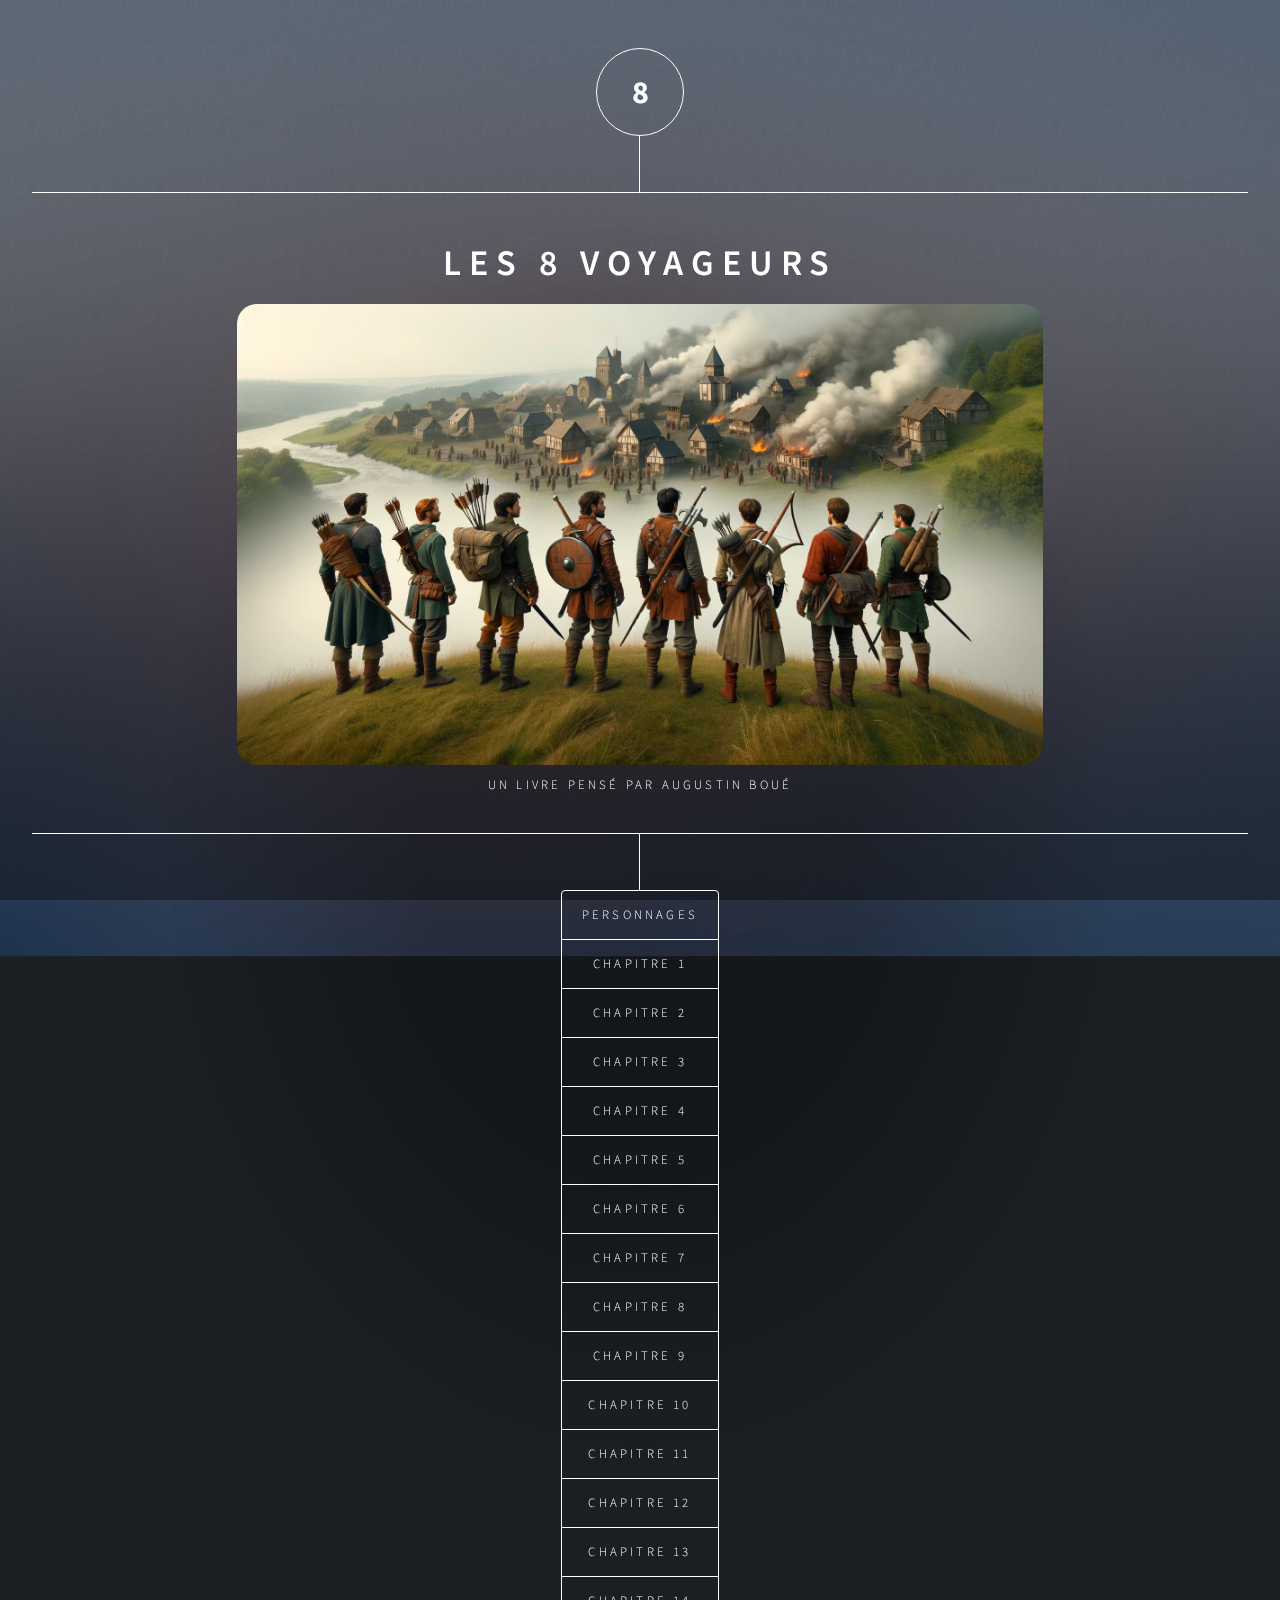
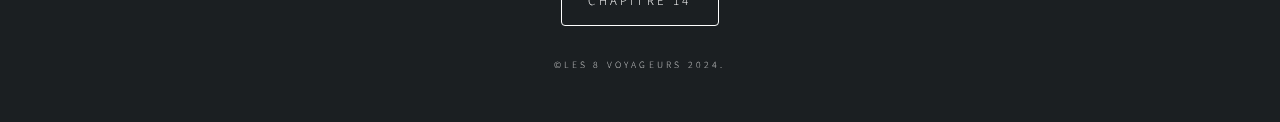
==== index.html @ b956a3db "Update index.html" ====
<!DOCTYPE HTML>
<html>
<head>
    <title>Les 8 voyageurs</title>
    <meta charset="utf-8" />
    <meta name="viewport" content="width=device-width, initial-scale=1, user-scalable=no" />
    <link rel="stylesheet" href="assets/css/main.css" />
    <noscript><link rel="stylesheet" href="assets/css/noscript.css" /></noscript>
    <style>
    #header .content .inner img {
        width: 70%; /* Adjust the size as needed */
        height: auto;
        border-radius: 20px; /* Optional: to make the image circular */
    }
        #header .logo span {
            font-size: 2em; /* Adjust the size as needed */
            font-weight: bold;
        }
        .play-button-container {
            display: flex;
            justify-content: center;
            align-items: center;
            margin-top: 10px;
            gap: 10px; 
        }
        .control-button {
            background-color: transparent;
            border: none;
            cursor: pointer;
        }
        .control-button svg {
            width: 2em;
            height: auto;
        }
        .personnages img {
            width: 20%; 
            height: 20%; /* Maintain aspect ratio */
            display: block;
            margin: 0 auto; 
        }
        .audio-controls {
            display: flex;
            align-items: center;
            gap: 10px;
        }
        .time {
            font-size: 1em;
        }
        .slider {
            -webkit-appearance: none;
            width: 100%;
            height: 5px;
            background: #ddd;
            outline: none;
            opacity: 0.7;
            transition: opacity .2s;
        }
        .slider:hover {
            opacity: 1;
        }
        .slider::-webkit-slider-thumb {
            -webkit-appearance: none;
            appearance: none;
            width: 15px;
            height: 15px;
            background: red;
            cursor: pointer;
            border-radius: 50%;
        }
        .slider::-moz-range-thumb {
            width: 15px;
            height: 15px;
            background: red;
            cursor: pointer;
            border-radius: 50%;
        }
        .download-button {
            background-color: #4CAF50; /* Green */
            color: white;
            padding: 10px 20px;
            text-align: center;
            text-decoration: none;
            display: inline-block;
            margin: 4px 2px;
            cursor: pointer;
            border-radius: 16px;
            border: none;
        }
    </style>
</head>
<body class="is-preload">
    <div id="wrapper">
        <header id="header">
            <div class="logo">
                <span>8</span>
            </div>
            <div class="content">
                <div class="inner">
                    <h1>Les 8 Voyageurs</h1>
                    <span><img src="images/Main.webp" alt="" /></span>
                    <p>Un livre pensé par Augustin Boué</p>
                </div>
            </div>
            <nav>
                <ul>
                    <li><a href="#perso">Personnages</a></li>
                    <script>
                        for (let i = 1; i <= 14; i++) {
                            document.write(`<li><a href="#ch${i}">Chapitre ${i}</a></li>`);
                        }
                    </script>
                </ul>
            </nav>
        </header>

        <div id="main">
            <article id="perso">
                <h2 class="major">Les Personnages</h2>
                <li class="personnages"><p>Aleksos</p><span class="image main"><img src="images/Alex.webp" alt="Aleksos" /></span></li>
                <li class="personnages"><p>Natan</p><span class="image main"><img src="images/Nathan.webp" alt="Natan" /></span></li>
                <li class="personnages"><p>Augebert</p><span class="image main"><img src="images/Augustin.webp" alt="Augebert" /></span></li>
                <li class="personnages"><p>Tomaire</p><span class="image main"><img src="images/Thomas.webp" alt="Tomaire" /></span></li>
                <li class="personnages"><p>Godfroy</p><span class="image main"><img src="images/Gauthier.webp" alt="Godfroy" /></span></li>
                <li class="personnages"><p>Aldaric</p><span class="image main"><img src="images/Adri.webp" alt="Aldaric" /></span></li>
                <li class="personnages"><p>Roban</p><span class="image main"><img src="images/Robinson.webp" alt="Roban" /></span></li>
                <li class="personnages"><p>Benyamin</p><span class="image main"><img src="images/Benjamin.webp" alt="Benyamin" /></span></li>
            </article>

            <script>
                const chapters = [
                    { title: "La Chasse", image: "C1i.webp", audio: "C1.m4a" },
                    { title: "L'étrange Marchand", image: "C2i.webp", audio: "C2.m4a" },
                    { title: "Le Pacte", image: "C3i.webp", audio: "C3.mp3" },
                    { title: "Le Départ", image: "C4i.webp", audio: "C4.mp3" },
                    { title: "La Rencontre Inattendue", image: "C5i.webp", audio: "C5.mp3" },
                    { title: "Les Murmures de la Forêt", image: "C6i.webp", audio: "C6.m4a" },
                    { title: "Le Dilemme de la Route", image: "C7i.webp", audio: "C7.mp3" },
                    { title: "Mayim’Bolor", image: "C8i.webp", audio: "C8.mp3" },
                    { title: "Les Echos de la Ville Noyée", image: "C9i.webp", audio: "C9.mp3" },
                    { title: "Frères de Baston", image: "C10i.webp", audio: "C10.mp3" },
                    { title: "Révélation et Décision", image: "C11i.webp", audio: "C11.mp3" },
                    { title: "La Nuit Porte Conseil", image: "C12i.webp", audio: "C12.mp3" },
                    { title: "L'Ombre du Passé", image: "C13i.webp", audio: "C13.mp3" },
                    { title: "Bois Marin", image: "C14i.webp", audio: "C14.mp3" }
                ];

                chapters.forEach((chapter, index) => {
                    const chapterNumber = index + 1;
                    document.write(`
                        <article id="ch${chapterNumber}">
                            <h2 class="major">Chapitre ${chapterNumber}</h2>
                            <p>${chapter.title}</p>
                            <span class="image main"><img src="images/${chapter.image}" alt="" /></span>
                            <audio id="audio${chapterNumber}" src="Voix/${chapter.audio}"></audio>
                            <div class="audio-controls">
                                <span class="time" id="current-time${chapterNumber}">0:00</span>
                                <input type="range" id="seek-bar${chapterNumber}" class="slider" value="0">
                                <span class="time" id="duration${chapterNumber}">0:00</span>
                            </div>
                            <div class="play-button-container">
                                <button class="control-button" onclick="skipTime('audio${chapterNumber}', -10)">
                                    <svg xmlns="http://www.w3.org/2000/svg" viewBox="0 0 24 24" fill="currentColor">
                                        <path d="M12 19V5l-7 7 7 7zm0-7l7 7V5l-7 7z"/>
                                    </svg>
                                </button>
                                <button class="control-button" onclick="togglePlayPause('audio${chapterNumber}', this)">
                                    <svg xmlns="http://www.w3.org/2000/svg" viewBox="0 0 24 24" fill="currentColor">
                                        <g class="play-icon">
                                            <path d="M8 5v14l11-7z"/>
                                        </g>
                                        <g class="pause-icon" style="display:none;">
                                            <path d="M6 19h4V5H6v14zm8-14v14h4V5h-4z"/>
                                        </g>
                                    </svg>
                                </button>
                                <button class="control-button" onclick="skipTime('audio${chapterNumber}', 10)">
                                    <svg xmlns="http://www.w3.org/2000/svg" viewBox="0 0 24 24" fill="currentColor">
                                        <path d="M5 5v14l7-7-7-7zm7 0v14l7-7-7-7z"/>
                                    </svg>
                                </button>
                                <a href="Voix/${chapter.audio}" download class="download-button">Download</a>
                            </div>
                        </article>
                    `);
                });
            </script>
        </div>
        <footer id="footer">
            <p class="copyright">&copy;Les 8 Voyageurs 2024.</p>
        </footer>
    </div>

    <div id="bg"></div>

    <script src="assets/js/jquery.min.js"></script>
    <script src="assets/js/browser.min.js"></script>
    <script src="assets/js/breakpoints.min.js"></script>
    <script src="assets/js/util.js"></script>
    <script src="assets/js/main.js"></script>
    <script>
        document.addEventListener('DOMContentLoaded', function () {
            const audios = document.querySelectorAll('audio');

            audios.forEach(audio => {
                const audioId = audio.id.match(/\d+/)[0]; // Get the numeric part from the id
                const seekBar = document.getElementById(`seek-bar${audioId}`);
                const currentTimeDisplay = document.getElementById(`current-time${audioId}`);
                const durationDisplay = document.getElementById(`duration${audioId}`);

                audio.addEventListener('loadedmetadata', () => {
                    durationDisplay.textContent = formatTime(audio.duration);
                    seekBar.max = audio.duration;
                });

                audio.addEventListener('timeupdate', () => {
                    currentTimeDisplay.textContent = formatTime(audio.currentTime);
                    seekBar.value = audio.currentTime;
                });

                seekBar.addEventListener('input', () => {
                    audio.currentTime = seekBar.value;
                });
            });
        });

        function togglePlayPause(audioId, button) {
            const audio = document.getElementById(audioId);
            const playIcon = button.querySelector('.play-icon');
            const pauseIcon = button.querySelector('.pause-icon');
            if (audio.paused) {
                audio.play();
                playIcon.style.display = 'none';
                pauseIcon.style.display = 'block';
            } else {
                audio.pause();
                playIcon.style.display = 'block';
                pauseIcon.style.display = 'none';
            }
        }

        function skipTime(audioId, time) {
            const audio = document.getElementById(audioId);
            audio.currentTime += time;
        }

        function formatTime(seconds) {
            const minutes = Math.floor(seconds / 60);
            seconds = Math.floor(seconds % 60);
            return `${minutes}:${seconds < 10 ? '0' : ''}${seconds}`;
        }
    </script>
</body>
</html>
---- assets/css/main.css ----
@import url(fontawesome-all.min.css);
@import url("https://fonts.googleapis.com/css?family=Source+Sans+Pro:300italic,600italic,300,600");

/*
	Dimension by HTML5 UP
	html5up.net | @ajlkn
	Free for personal and commercial use under the CCA 3.0 license (html5up.net/license)
*/

html, body, div, span, applet, object,
iframe, h1, h2, h3, h4, h5, h6, p, blockquote,
pre, a, abbr, acronym, address, big, cite,
code, del, dfn, em, img, ins, kbd, q, s, samp,
small, strike, strong, sub, sup, tt, var, b,
u, i, center, dl, dt, dd, ol, ul, li, fieldset,
form, label, legend, table, caption, tbody,
tfoot, thead, tr, th, td, article, aside,
canvas, details, embed, figure, figcaption,
footer, header, hgroup, menu, nav, output, ruby,
section, summary, time, mark, audio, video {
	margin: 0;
	padding: 0;
	border: 0;
	font-size: 100%;
	font: inherit;
	vertical-align: baseline;}

article, aside, details, figcaption, figure,
footer, header, hgroup, menu, nav, section {
	display: block;}

body {
	line-height: 1;
}

ol, ul {
	list-style: none;
}

blockquote, q {
	quotes: none;
}

	blockquote:before, blockquote:after, q:before, q:after {
		content: '';
		content: none;
	}

table {
	border-collapse: collapse;
	border-spacing: 0;
}

body {
	-webkit-text-size-adjust: none;
}

mark {
	background-color: transparent;
	color: inherit;
}

input::-moz-focus-inner {
	border: 0;
	padding: 0;
}

input, select, textarea {
	-moz-appearance: none;
	-webkit-appearance: none;
	-ms-appearance: none;
	appearance: none;
}

/* Basic */

	@-ms-viewport {
		width: device-width;
	}

	@media screen and (max-width: 480px) {

		html, body {
			min-width: 320px;
		}

	}

	html {
		box-sizing: border-box;
	}

	*, *:before, *:after {
		box-sizing: inherit;
	}

	body {
		background: #1b1f22;
	}

		body.is-preload *, body.is-preload *:before, body.is-preload *:after {
			-moz-animation: none !important;
			-webkit-animation: none !important;
			-ms-animation: none !important;
			animation: none !important;
			-moz-transition: none !important;
			-webkit-transition: none !important;
			-ms-transition: none !important;
			transition: none !important;
		}

/* Type */

	html {
		font-size: 16pt;
	}

		@media screen and (max-width: 1680px) {

			html {
				font-size: 12pt;
			}

		}

		@media screen and (max-width: 736px) {

			html {
				font-size: 11pt;
			}

		}

		@media screen and (max-width: 360px) {

			html {
				font-size: 10pt;
			}

		}

	body, input, select, textarea {
		color: #ffffff;
		font-family: "Source Sans Pro", sans-serif;
		font-weight: 300;
		font-size: 1rem;
		line-height: 1.65;
	}

	a {
		-moz-transition: color 0.2s ease-in-out, background-color 0.2s ease-in-out, border-bottom-color 0.2s ease-in-out;
		-webkit-transition: color 0.2s ease-in-out, background-color 0.2s ease-in-out, border-bottom-color 0.2s ease-in-out;
		-ms-transition: color 0.2s ease-in-out, background-color 0.2s ease-in-out, border-bottom-color 0.2s ease-in-out;
		transition: color 0.2s ease-in-out, background-color 0.2s ease-in-out, border-bottom-color 0.2s ease-in-out;
		border-bottom: dotted 1px rgba(255, 255, 255, 0.5);
		text-decoration: none;
		color: inherit;
	}

		a:hover {
			border-bottom-color: transparent;
		}

	strong, b {
		color: #ffffff;
		font-weight: 600;
	}

	em, i {
		font-style: italic;
	}

	p {
		margin: 0 0 2rem 0;
	}

	h1, h2, h3, h4, h5, h6 {
		color: #ffffff;
		font-weight: 600;
		line-height: 1.5;
		margin: 0 0 1rem 0;
		text-transform: uppercase;
		letter-spacing: 0.2rem;
	}

		h1 a, h2 a, h3 a, h4 a, h5 a, h6 a {
			color: inherit;
			text-decoration: none;
		}

		h1.major, h2.major, h3.major, h4.major, h5.major, h6.major {
			border-bottom: solid 1px #ffffff;
			width: -moz-max-content;
			width: -webkit-max-content;
			width: -ms-max-content;
			width: max-content;
			padding-bottom: 0.5rem;
			margin: 0 0 2rem 0;
		}

	h1 {
		font-size: 2.25rem;
		line-height: 1.3;
		letter-spacing: 0.5rem;
	}

	h2 {
		font-size: 1.5rem;
		line-height: 1.4;
		letter-spacing: 0.5rem;
	}

	h3 {
		font-size: 1rem;
	}

	h4 {
		font-size: 0.8rem;
	}

	h5 {
		font-size: 0.7rem;
	}

	h6 {
		font-size: 0.6rem;
	}

	@media screen and (max-width: 736px) {

		h1 {
			font-size: 1.75rem;
			line-height: 1.4;
		}

		h2 {
			font-size: 1.25em;
			line-height: 1.5;
		}

	}

	sub {
		font-size: 0.8rem;
		position: relative;
		top: 0.5rem;
	}

	sup {
		font-size: 0.8rem;
		position: relative;
		top: -0.5rem;
	}

	blockquote {
		border-left: solid 4px #ffffff;
		font-style: italic;
		margin: 0 0 2rem 0;
		padding: 0.5rem 0 0.5rem 2rem;
	}

	code {
		background: rgba(255, 255, 255, 0.075);
		border-radius: 4px;
		font-family: "Courier New", monospace;
		font-size: 0.9rem;
		margin: 0 0.25rem;
		padding: 0.25rem 0.65rem;
	}

	pre {
		-webkit-overflow-scrolling: touch;
		font-family: "Courier New", monospace;
		font-size: 0.9rem;
		margin: 0 0 2rem 0;
	}

		pre code {
			display: block;
			line-height: 1.75;
			padding: 1rem 1.5rem;
			overflow-x: auto;
		}

	hr {
		border: 0;
		border-bottom: solid 1px #ffffff;
		margin: 2.75rem 0;
	}

	.align-left {
		text-align: left;
	}

	.align-center {
		text-align: center;
	}

	.align-right {
		text-align: right;
	}

/* Form */

	form {
		margin: 0 0 2rem 0;
	}

		form > :last-child {
			margin-bottom: 0;
		}

		form > .fields {
			display: -moz-flex;
			display: -webkit-flex;
			display: -ms-flex;
			display: flex;
			-moz-flex-wrap: wrap;
			-webkit-flex-wrap: wrap;
			-ms-flex-wrap: wrap;
			flex-wrap: wrap;
			width: calc(100% + 3rem);
			margin: -1.5rem 0 2rem -1.5rem;
		}

			form > .fields > .field {
				-moz-flex-grow: 0;
				-webkit-flex-grow: 0;
				-ms-flex-grow: 0;
				flex-grow: 0;
				-moz-flex-shrink: 0;
				-webkit-flex-shrink: 0;
				-ms-flex-shrink: 0;
				flex-shrink: 0;
				padding: 1.5rem 0 0 1.5rem;
				width: calc(100% - 1.5rem);
			}

				form > .fields > .field.half {
					width: calc(50% - 0.75rem);
				}

				form > .fields > .field.third {
					width: calc(100%/3 - 0.5rem);
				}

				form > .fields > .field.quarter {
					width: calc(25% - 0.375rem);
				}

		@media screen and (max-width: 480px) {

			form > .fields {
				width: calc(100% + 3rem);
				margin: -1.5rem 0 2rem -1.5rem;
			}

				form > .fields > .field {
					padding: 1.5rem 0 0 1.5rem;
					width: calc(100% - 1.5rem);
				}

					form > .fields > .field.half {
						width: calc(100% - 1.5rem);
					}

					form > .fields > .field.third {
						width: calc(100% - 1.5rem);
					}

					form > .fields > .field.quarter {
						width: calc(100% - 1.5rem);
					}

		}

	label {
		color: #ffffff;
		display: block;
		font-size: 0.8rem;
		font-weight: 300;
		letter-spacing: 0.2rem;
		line-height: 1.5;
		margin: 0 0 1rem 0;
		text-transform: uppercase;
	}

	input[type="text"],
	input[type="password"],
	input[type="email"],
	input[type="tel"],
	select,
	textarea {
		-moz-appearance: none;
		-webkit-appearance: none;
		-ms-appearance: none;
		appearance: none;
		-moz-transition: border-color 0.2s ease-in-out, box-shadow 0.2s ease-in-out, background-color 0.2s ease-in-out;
		-webkit-transition: border-color 0.2s ease-in-out, box-shadow 0.2s ease-in-out, background-color 0.2s ease-in-out;
		-ms-transition: border-color 0.2s ease-in-out, box-shadow 0.2s ease-in-out, background-color 0.2s ease-in-out;
		transition: border-color 0.2s ease-in-out, box-shadow 0.2s ease-in-out, background-color 0.2s ease-in-out;
		background-color: transparent;
		border-radius: 4px;
		border: solid 1px #ffffff;
		color: inherit;
		display: block;
		outline: 0;
		padding: 0 1rem;
		text-decoration: none;
		width: 100%;
	}

		input[type="text"]:invalid,
		input[type="password"]:invalid,
		input[type="email"]:invalid,
		input[type="tel"]:invalid,
		select:invalid,
		textarea:invalid {
			box-shadow: none;
		}

		input[type="text"]:focus,
		input[type="password"]:focus,
		input[type="email"]:focus,
		input[type="tel"]:focus,
		select:focus,
		textarea:focus {
			background: rgba(255, 255, 255, 0.075);
			border-color: #ffffff;
			box-shadow: 0 0 0 1px #ffffff;
		}

	select {
		background-image: url("data:image/svg+xml;charset=utf8,%3Csvg xmlns='http://www.w3.org/2000/svg' width='40' height='40' preserveAspectRatio='none' viewBox='0 0 40 40'%3E%3Cpath d='M9.4,12.3l10.4,10.4l10.4-10.4c0.2-0.2,0.5-0.4,0.9-0.4c0.3,0,0.6,0.1,0.9,0.4l3.3,3.3c0.2,0.2,0.4,0.5,0.4,0.9 c0,0.4-0.1,0.6-0.4,0.9L20.7,31.9c-0.2,0.2-0.5,0.4-0.9,0.4c-0.3,0-0.6-0.1-0.9-0.4L4.3,17.3c-0.2-0.2-0.4-0.5-0.4-0.9 c0-0.4,0.1-0.6,0.4-0.9l3.3-3.3c0.2-0.2,0.5-0.4,0.9-0.4S9.1,12.1,9.4,12.3z' fill='%23ffffff' /%3E%3C/svg%3E");
		background-size: 1.25rem;
		background-repeat: no-repeat;
		background-position: calc(100% - 1rem) center;
		height: 2.75rem;
		padding-right: 2.75rem;
		text-overflow: ellipsis;
	}

		select option {
			color: #ffffff;
			background: #1b1f22;
		}

		select:focus::-ms-value {
			background-color: transparent;
		}

		select::-ms-expand {
			display: none;
		}

	input[type="text"],
	input[type="password"],
	input[type="email"],
	select {
		height: 2.75rem;
	}

	textarea {
		padding: 0.75rem 1rem;
	}

	input[type="checkbox"],
	input[type="radio"] {
		-moz-appearance: none;
		-webkit-appearance: none;
		-ms-appearance: none;
		appearance: none;
		display: block;
		float: left;
		margin-right: -2rem;
		opacity: 0;
		width: 1rem;
		z-index: -1;
	}

		input[type="checkbox"] + label,
		input[type="radio"] + label {
			text-decoration: none;
			-moz-user-select: none;
			-webkit-user-select: none;
			-ms-user-select: none;
			user-select: none;
			color: #ffffff;
			cursor: pointer;
			display: inline-block;
			font-size: 0.8rem;
			font-weight: 300;
			margin: 0 0 0.5rem 0;
			padding-left: 2.65rem;
			padding-right: 0.75rem;
			position: relative;
		}

			input[type="checkbox"] + label:before,
			input[type="radio"] + label:before {
				-moz-osx-font-smoothing: grayscale;
				-webkit-font-smoothing: antialiased;
				display: inline-block;
				font-style: normal;
				font-variant: normal;
				text-rendering: auto;
				line-height: 1;
				text-transform: none !important;
				font-family: 'Font Awesome 5 Free';
				font-weight: 900;
			}

			input[type="checkbox"] + label:before,
			input[type="radio"] + label:before {
				-moz-transition: border-color 0.2s ease-in-out, box-shadow 0.2s ease-in-out, background-color 0.2s ease-in-out;
				-webkit-transition: border-color 0.2s ease-in-out, box-shadow 0.2s ease-in-out, background-color 0.2s ease-in-out;
				-ms-transition: border-color 0.2s ease-in-out, box-shadow 0.2s ease-in-out, background-color 0.2s ease-in-out;
				transition: border-color 0.2s ease-in-out, box-shadow 0.2s ease-in-out, background-color 0.2s ease-in-out;
				border-radius: 4px;
				border: solid 1px #ffffff;
				content: '';
				display: inline-block;
				height: 1.65rem;
				left: 0;
				line-height: 1.65rem;
				position: absolute;
				text-align: center;
				top: -0.15rem;
				width: 1.65rem;
			}

		input[type="checkbox"]:checked + label:before,
		input[type="radio"]:checked + label:before {
			background: #ffffff !important;
			border-color: #ffffff !important;
			color: #1b1f22;
			content: '\f00c';
		}

		input[type="checkbox"]:focus + label:before,
		input[type="radio"]:focus + label:before {
			background: rgba(255, 255, 255, 0.075);
			border-color: #ffffff;
			box-shadow: 0 0 0 1px #ffffff;
		}

	input[type="checkbox"] + label:before {
		border-radius: 4px;
	}

	input[type="radio"] + label:before {
		border-radius: 100%;
	}

	::-webkit-input-placeholder {
		color: rgba(255, 255, 255, 0.5) !important;
		opacity: 1.0;
	}

	:-moz-placeholder {
		color: rgba(255, 255, 255, 0.5) !important;
		opacity: 1.0;
	}

	::-moz-placeholder {
		color: rgba(255, 255, 255, 0.5) !important;
		opacity: 1.0;
	}

	:-ms-input-placeholder {
		color: rgba(255, 255, 255, 0.5) !important;
		opacity: 1.0;
	}

	.formerize-placeholder {
		color: rgba(255, 255, 255, 0.5) !important;
		opacity: 1.0;
	}

/* Box */

	.box {
		border-radius: 4px;
		border: solid 1px #ffffff;
		margin-bottom: 2rem;
		padding: 1.5em;
	}

		.box > :last-child,
		.box > :last-child > :last-child,
		.box > :last-child > :last-child > :last-child {
			margin-bottom: 0;
		}

		.box.alt {
			border: 0;
			border-radius: 0;
			padding: 0;
		}

/* Icon */

	.icon {
		text-decoration: none;
		border-bottom: none;
		position: relative;
	}

		.icon:before {
			-moz-osx-font-smoothing: grayscale;
			-webkit-font-smoothing: antialiased;
			display: inline-block;
			font-style: normal;
			font-variant: normal;
			text-rendering: auto;
			line-height: 1;
			text-transform: none !important;
			font-family: 'Font Awesome 5 Free';
			font-weight: 400;
		}

		.icon > .label {
			display: none;
		}

		.icon:before {
			line-height: inherit;
		}

		.icon.solid:before {
			font-weight: 900;
		}

		.icon.brands:before {
			font-family: 'Font Awesome 5 Brands';
		}

/* Image */

	.image {
		border-radius: 4px;
		border: 0;
		display: inline-block;
		position: relative;
	}

		.image:before {
			pointer-events: none;
			background-image: url("../../images/overlay.png");
			background-color: rgba(19, 21, 25, 0.5);
			border-radius: 4px;
			content: '';
			display: block;
			height: 100%;
			left: 0;
			opacity: 0.5;
			position: absolute;
			top: 0;
			width: 100%;
		}

		.image img {
			border-radius: 4px;
			display: block;
		}

		.image.left, .image.right {
			max-width: 40%;
		}

			.image.left img, .image.right img {
				width: 100%;
			}

		.image.left {
			float: left;
			padding: 0 1.5em 1em 0;
			top: 0.25em;
		}

		.image.right {
			float: right;
			padding: 0 0 1em 1.5em;
			top: 0.25em;
		}

		.image.fit {
			display: block;
			margin: 0 0 2rem 0;
			width: 100%;
		}

			.image.fit img {
				width: 100%;
			}

		.image.main {
			display: block;
			margin: 2.5rem 0;
			width: 100%;
		}

			.image.main img {
				width: 100%;
			}

		@media screen and (max-width: 736px) {

			.image.main {
				margin: 2rem 0;
			}

		}

		@media screen and (max-width: 480px) {

			.image.main {
				margin: 1.5rem 0;
			}

		}

/* List */

	ol {
		list-style: decimal;
		margin: 0 0 2rem 0;
		padding-left: 1.25em;
	}

		ol li {
			padding-left: 0.25em;
		}

	ul {
		list-style: disc;
		margin: 0 0 2rem 0;
		padding-left: 1em;
	}

		ul li {
			padding-left: 0.5em;
		}

		ul.alt {
			list-style: none;
			padding-left: 0;
		}

			ul.alt li {
				border-top: solid 1px #ffffff;
				padding: 0.5em 0;
			}

				ul.alt li:first-child {
					border-top: 0;
					padding-top: 0;
				}

	dl {
		margin: 0 0 2rem 0;
	}

		dl dt {
			display: block;
			font-weight: 600;
			margin: 0 0 1rem 0;
		}

		dl dd {
			margin-left: 2rem;
		}

/* Actions */

	ul.actions {
		display: -moz-flex;
		display: -webkit-flex;
		display: -ms-flex;
		display: flex;
		cursor: default;
		list-style: none;
		margin-left: -1rem;
		padding-left: 0;
	}

		ul.actions li {
			padding: 0 0 0 1rem;
			vertical-align: middle;
		}

		ul.actions.special {
			-moz-justify-content: center;
			-webkit-justify-content: center;
			-ms-justify-content: center;
			justify-content: center;
			width: 100%;
			margin-left: 0;
		}

			ul.actions.special li:first-child {
				padding-left: 0;
			}

		ul.actions.stacked {
			-moz-flex-direction: column;
			-webkit-flex-direction: column;
			-ms-flex-direction: column;
			flex-direction: column;
			margin-left: 0;
		}

			ul.actions.stacked li {
				padding: 1.3rem 0 0 0;
			}

				ul.actions.stacked li:first-child {
					padding-top: 0;
				}

		ul.actions.fit {
			width: calc(100% + 1rem);
		}

			ul.actions.fit li {
				-moz-flex-grow: 1;
				-webkit-flex-grow: 1;
				-ms-flex-grow: 1;
				flex-grow: 1;
				-moz-flex-shrink: 1;
				-webkit-flex-shrink: 1;
				-ms-flex-shrink: 1;
				flex-shrink: 1;
				width: 100%;
			}

				ul.actions.fit li > * {
					width: 100%;
				}

			ul.actions.fit.stacked {
				width: 100%;
			}

		@media screen and (max-width: 480px) {

			ul.actions:not(.fixed) {
				-moz-flex-direction: column;
				-webkit-flex-direction: column;
				-ms-flex-direction: column;
				flex-direction: column;
				margin-left: 0;
				width: 100% !important;
			}

				ul.actions:not(.fixed) li {
					-moz-flex-grow: 1;
					-webkit-flex-grow: 1;
					-ms-flex-grow: 1;
					flex-grow: 1;
					-moz-flex-shrink: 1;
					-webkit-flex-shrink: 1;
					-ms-flex-shrink: 1;
					flex-shrink: 1;
					padding: 1rem 0 0 0;
					text-align: center;
					width: 100%;
				}

					ul.actions:not(.fixed) li > * {
						width: 100%;
					}

					ul.actions:not(.fixed) li:first-child {
						padding-top: 0;
					}

					ul.actions:not(.fixed) li input[type="submit"],
					ul.actions:not(.fixed) li input[type="reset"],
					ul.actions:not(.fixed) li input[type="button"],
					ul.actions:not(.fixed) li button,
					ul.actions:not(.fixed) li .button {
						width: 100%;
					}

						ul.actions:not(.fixed) li input[type="submit"].icon:before,
						ul.actions:not(.fixed) li input[type="reset"].icon:before,
						ul.actions:not(.fixed) li input[type="button"].icon:before,
						ul.actions:not(.fixed) li button.icon:before,
						ul.actions:not(.fixed) li .button.icon:before {
							margin-left: -0.5em;
						}

		}

/* Icons */

	ul.icons {
		cursor: default;
		list-style: none;
		padding-left: 0;
	}

		ul.icons li {
			display: inline-block;
			padding: 0 0.75em 0 0;
		}

			ul.icons li:last-child {
				padding-right: 0;
			}

			ul.icons li a {
				border-radius: 100%;
				box-shadow: inset 0 0 0 1px #ffffff;
				display: inline-block;
				height: 2.25rem;
				line-height: 2.25rem;
				text-align: center;
				width: 2.25rem;
			}

				ul.icons li a:hover {
					background-color: rgba(255, 255, 255, 0.075);
				}

				ul.icons li a:active {
					background-color: rgba(255, 255, 255, 0.175);
				}

/* Table */

	.table-wrapper {
		-webkit-overflow-scrolling: touch;
		overflow-x: auto;
	}

	table {
		margin: 0 0 2rem 0;
		width: 100%;
	}

		table tbody tr {
			border: solid 1px #ffffff;
			border-left: 0;
			border-right: 0;
		}

			table tbody tr:nth-child(2n + 1) {
				background-color: rgba(255, 255, 255, 0.075);
			}

		table td {
			padding: 0.75em 0.75em;
		}

		table th {
			color: #ffffff;
			font-size: 0.9em;
			font-weight: 600;
			padding: 0 0.75em 0.75em 0.75em;
			text-align: left;
		}

		table thead {
			border-bottom: solid 2px #ffffff;
		}

		table tfoot {
			border-top: solid 2px #ffffff;
		}

		table.alt {
			border-collapse: separate;
		}

			table.alt tbody tr td {
				border: solid 1px #ffffff;
				border-left-width: 0;
				border-top-width: 0;
			}

				table.alt tbody tr td:first-child {
					border-left-width: 1px;
				}

			table.alt tbody tr:first-child td {
				border-top-width: 1px;
			}

			table.alt thead {
				border-bottom: 0;
			}

			table.alt tfoot {
				border-top: 0;
			}

/* Button */

	input[type="submit"],
	input[type="reset"],
	input[type="button"],
	button,
	.button {
		-moz-appearance: none;
		-webkit-appearance: none;
		-ms-appearance: none;
		appearance: none;
		-moz-transition: background-color 0.2s ease-in-out, color 0.2s ease-in-out;
		-webkit-transition: background-color 0.2s ease-in-out, color 0.2s ease-in-out;
		-ms-transition: background-color 0.2s ease-in-out, color 0.2s ease-in-out;
		transition: background-color 0.2s ease-in-out, color 0.2s ease-in-out;
		background-color: transparent;
		border-radius: 4px;
		border: 0;
		box-shadow: inset 0 0 0 1px #ffffff;
		color: #ffffff !important;
		cursor: pointer;
		display: inline-block;
		font-size: 0.8rem;
		font-weight: 300;
		height: 2.75rem;
		letter-spacing: 0.2rem;
		line-height: 2.75rem;
		outline: 0;
		padding: 0 1.25rem 0 1.35rem;
		text-align: center;
		text-decoration: none;
		text-transform: uppercase;
		white-space: nowrap;
	}

		input[type="submit"]:hover,
		input[type="reset"]:hover,
		input[type="button"]:hover,
		button:hover,
		.button:hover {
			background-color: rgba(255, 255, 255, 0.075);
		}

		input[type="submit"]:active,
		input[type="reset"]:active,
		input[type="button"]:active,
		button:active,
		.button:active {
			background-color: rgba(255, 255, 255, 0.175);
		}

		input[type="submit"].icon:before,
		input[type="reset"].icon:before,
		input[type="button"].icon:before,
		button.icon:before,
		.button.icon:before {
			margin-right: 0.5em;
		}

		input[type="submit"].fit,
		input[type="reset"].fit,
		input[type="button"].fit,
		button.fit,
		.button.fit {
			width: 100%;
		}

		input[type="submit"].small,
		input[type="reset"].small,
		input[type="button"].small,
		button.small,
		.button.small {
			font-size: 0.6rem;
			height: 2.0625rem;
			line-height: 2.0625rem;
		}

		input[type="submit"].primary,
		input[type="reset"].primary,
		input[type="button"].primary,
		button.primary,
		.button.primary {
			background-color: #ffffff;
			color: #1b1f22 !important;
			font-weight: 600;
		}

		input[type="submit"].disabled, input[type="submit"]:disabled,
		input[type="reset"].disabled,
		input[type="reset"]:disabled,
		input[type="button"].disabled,
		input[type="button"]:disabled,
		button.disabled,
		button:disabled,
		.button.disabled,
		.button:disabled {
			pointer-events: none;
			cursor: default;
			opacity: 0.25;
		}

	input[type="submit"],
	input[type="reset"],
	input[type="button"],
	button {
		line-height: calc(2.75rem - 2px);
	}

/* BG */

	#bg {
		-moz-transform: scale(1.0);
		-webkit-transform: scale(1.0);
		-ms-transform: scale(1.0);
		transform: scale(1.0);
		-webkit-backface-visibility: hidden;
		position: fixed;
		top: 0;
		left: 0;
		width: 100%;
		height: 100vh;
		z-index: 1;
	}

		#bg:before, #bg:after {
			content: '';
			display: block;
			position: absolute;
			top: 0;
			left: 0;
			width: 100%;
			height: 100%;
		}

		#bg:before {
			-moz-transition: background-color 2.5s ease-in-out;
			-webkit-transition: background-color 2.5s ease-in-out;
			-ms-transition: background-color 2.5s ease-in-out;
			transition: background-color 2.5s ease-in-out;
			-moz-transition-delay: 0.75s;
			-webkit-transition-delay: 0.75s;
			-ms-transition-delay: 0.75s;
			transition-delay: 0.75s;
			background-image: linear-gradient(to top, rgba(19, 21, 25, 0.5), rgba(19, 21, 25, 0.5)), url("../../images/overlay.png");
			background-size: auto,
 256px 256px;
			background-position: center,
 center;
			background-repeat: no-repeat,
 repeat;
			z-index: 2;
		}

		#bg:after {
			-moz-transform: scale(1.125);
			-webkit-transform: scale(1.125);
			-ms-transform: scale(1.125);
			transform: scale(1.125);
			-moz-transition: -moz-transform 0.325s ease-in-out, -moz-filter 0.325s ease-in-out;
			-webkit-transition: -webkit-transform 0.325s ease-in-out, -webkit-filter 0.325s ease-in-out;
			-ms-transition: -ms-transform 0.325s ease-in-out, -ms-filter 0.325s ease-in-out;
			transition: transform 0.325s ease-in-out, filter 0.325s ease-in-out;
			background-image: url("../../images/bg.jpg");
			background-position: center;
			background-size: cover;
			background-repeat: no-repeat;
			z-index: 1;
		}

		body.is-article-visible #bg:after {
			-moz-transform: scale(1.0825);
			-webkit-transform: scale(1.0825);
			-ms-transform: scale(1.0825);
			transform: scale(1.0825);
			-moz-filter: blur(0.2rem);
			-webkit-filter: blur(0.2rem);
			-ms-filter: blur(0.2rem);
			filter: blur(0.2rem);
		}

		body.is-preload #bg:before {
			background-color: #000000;
		}

/* Wrapper */

	#wrapper {
		display: -moz-flex;
		display: -webkit-flex;
		display: -ms-flex;
		display: flex;
		-moz-flex-direction: column;
		-webkit-flex-direction: column;
		-ms-flex-direction: column;
		flex-direction: column;
		-moz-align-items: center;
		-webkit-align-items: center;
		-ms-align-items: center;
		align-items: center;
		-moz-justify-content: space-between;
		-webkit-justify-content: space-between;
		-ms-justify-content: space-between;
		justify-content: space-between;
		position: relative;
		min-height: 100vh;
		width: 100%;
		padding: 4rem 2rem;
		z-index: 3;
	}

		#wrapper:before {
			content: '';
			display: block;
		}

		@media screen and (max-width: 1680px) {

			#wrapper {
				padding: 3rem 2rem;
			}

		}

		@media screen and (max-width: 736px) {

			#wrapper {
				padding: 2rem 1rem;
			}

		}

		@media screen and (max-width: 480px) {

			#wrapper {
				padding: 1rem;
			}

		}

/* Header */

	#header {
		display: -moz-flex;
		display: -webkit-flex;
		display: -ms-flex;
		display: flex;
		-moz-flex-direction: column;
		-webkit-flex-direction: column;
		-ms-flex-direction: column;
		flex-direction: column;
		-moz-align-items: center;
		-webkit-align-items: center;
		-ms-align-items: center;
		align-items: center;
		-moz-transition: -moz-transform 0.325s ease-in-out, -moz-filter 0.325s ease-in-out, opacity 0.325s ease-in-out;
		-webkit-transition: -webkit-transform 0.325s ease-in-out, -webkit-filter 0.325s ease-in-out, opacity 0.325s ease-in-out;
		-ms-transition: -ms-transform 0.325s ease-in-out, -ms-filter 0.325s ease-in-out, opacity 0.325s ease-in-out;
		transition: transform 0.325s ease-in-out, filter 0.325s ease-in-out, opacity 0.325s ease-in-out;
		background-image: -moz-radial-gradient(rgba(0, 0, 0, 0.25) 25%, rgba(0, 0, 0, 0) 55%);
		background-image: -webkit-radial-gradient(rgba(0, 0, 0, 0.25) 25%, rgba(0, 0, 0, 0) 55%);
		background-image: -ms-radial-gradient(rgba(0, 0, 0, 0.25) 25%, rgba(0, 0, 0, 0) 55%);
		background-image: radial-gradient(rgba(0, 0, 0, 0.25) 25%, rgba(0, 0, 0, 0) 55%);
		max-width: 100%;
		text-align: center;
	}

		#header > * {
			-moz-transition: opacity 0.325s ease-in-out;
			-webkit-transition: opacity 0.325s ease-in-out;
			-ms-transition: opacity 0.325s ease-in-out;
			transition: opacity 0.325s ease-in-out;
			position: relative;
			margin-top: 3.5rem;
		}

			#header > *:before {
				content: '';
				display: block;
				position: absolute;
				top: calc(-3.5rem - 1px);
				left: calc(50% - 1px);
				width: 1px;
				height: calc(3.5rem + 1px);
				background: #ffffff;
			}

		#header > :first-child {
			margin-top: 0;
		}

			#header > :first-child:before {
				display: none;
			}

		#header .logo {
			width: 5.5rem;
			height: 5.5rem;
			line-height: 5.5rem;
			border: solid 1px #ffffff;
			border-radius: 100%;
		}

			#header .logo .icon:before {
				font-size: 2rem;
			}

		#header .content {
			border-style: solid;
			border-color: #ffffff;
			border-top-width: 1px;
			border-bottom-width: 1px;
			max-width: 100%;
		}

			#header .content .inner {
				-moz-transition: max-height 0.75s ease, padding 0.75s ease, opacity 0.325s ease-in-out;
				-webkit-transition: max-height 0.75s ease, padding 0.75s ease, opacity 0.325s ease-in-out;
				-ms-transition: max-height 0.75s ease, padding 0.75s ease, opacity 0.325s ease-in-out;
				transition: max-height 0.75s ease, padding 0.75s ease, opacity 0.325s ease-in-out;
				-moz-transition-delay: 0.25s;
				-webkit-transition-delay: 0.25s;
				-ms-transition-delay: 0.25s;
				transition-delay: 0.25s;
				padding: 3rem 2rem;
				max-height: 40rem;
				overflow: hidden;
			}

				#header .content .inner > :last-child {
					margin-bottom: 0;
				}

			#header .content p {
				text-transform: uppercase;
				letter-spacing: 0.2rem;
				font-size: 0.8rem;
				line-height: 2;
			}

		/* Add this to main.css */

#header nav ul {
    display: flex;
    flex-direction: column;
    margin-bottom: 0;
    list-style: none;
    padding-left: 0;
    border: solid 1px #ffffff;
    border-radius: 4px;
}

#header nav ul li {
    padding-left: 0;
    border-top: solid 1px #ffffff;
}

#header nav ul li:first-child {
    border-top: 0;
}

#header nav ul li a {
    display: block;
    height: 3rem;
    line-height: 3rem;
    padding: 0 1.25rem;
    text-transform: uppercase;
    letter-spacing: 0.2rem;
    font-size: 0.8rem;
    border-bottom: 0;
}

#header nav ul li a:hover {
    background-color: rgba(255, 255, 255, 0.075);
}

#header nav ul li a:active {
    background-color: rgba(255, 255, 255, 0.175);
}


		#header nav.use-middle:after {
			content: '';
			display: block;
			position: absolute;
			top: 0;
			left: calc(50% - 1px);
			width: 1px;
			height: 100%;
			background: #ffffff;
		}

		#header nav.use-middle ul li.is-middle {
			border-left: 0;
		}

		body.is-article-visible #header {
			-moz-transform: scale(0.95);
			-webkit-transform: scale(0.95);
			-ms-transform: scale(0.95);
			transform: scale(0.95);
			-moz-filter: blur(0.1rem);
			-webkit-filter: blur(0.1rem);
			-ms-filter: blur(0.1rem);
			filter: blur(0.1rem);
			opacity: 0;
		}

		body.is-preload #header {
			-moz-filter: blur(0.125rem);
			-webkit-filter: blur(0.125rem);
			-ms-filter: blur(0.125rem);
			filter: blur(0.125rem);
		}

			body.is-preload #header > * {
				opacity: 0;
			}

			body.is-preload #header .content .inner {
				max-height: 0;
				padding-top: 0;
				padding-bottom: 0;
				opacity: 0;
			}

		@media screen and (max-width: 980px) {

			#header .content p br {
				display: none;
			}

		}

		@media screen and (max-width: 736px) {

			#header > * {
				margin-top: 2rem;
			}

				#header > *:before {
					top: calc(-2rem - 1px);
					height: calc(2rem + 1px);
				}

			#header .logo {
				width: 4.75rem;
				height: 4.75rem;
				line-height: 4.75rem;
			}

				#header .logo .icon:before {
					font-size: 1.75rem;
				}

			#header .content .inner {
				padding: 2.5rem 1rem;
			}

			#header .content p {
				line-height: 1.875;
			}

		}

		@media screen and (max-width: 480px) {

			#header {
				padding: 1.5rem 0;
			}

				#header .content .inner {
					padding: 2.5rem 0;
				}

				#header nav ul {
					-moz-flex-direction: column;
					-webkit-flex-direction: column;
					-ms-flex-direction: column;
					flex-direction: column;
					min-width: 10rem;
					max-width: 100%;
				}

					#header nav ul li {
						border-left: 0;
						border-top: solid 1px #ffffff;
					}

						#header nav ul li:first-child {
							border-top: 0;
						}

						#header nav ul li a {
							height: 3rem;
							line-height: 3rem;
							min-width: 0;
							width: 100%;
						}

				#header nav.use-middle:after {
					display: none;
				}

		}

/* Main */

	#main {
		-moz-flex-grow: 1;
		-webkit-flex-grow: 1;
		-ms-flex-grow: 1;
		flex-grow: 1;
		-moz-flex-shrink: 1;
		-webkit-flex-shrink: 1;
		-ms-flex-shrink: 1;
		flex-shrink: 1;
		display: -moz-flex;
		display: -webkit-flex;
		display: -ms-flex;
		display: flex;
		-moz-align-items: center;
		-webkit-align-items: center;
		-ms-align-items: center;
		align-items: center;
		-moz-justify-content: center;
		-webkit-justify-content: center;
		-ms-justify-content: center;
		justify-content: center;
		-moz-flex-direction: column;
		-webkit-flex-direction: column;
		-ms-flex-direction: column;
		flex-direction: column;
		position: relative;
		max-width: 100%;
		z-index: 3;
	}

		#main article {
			-moz-transform: translateY(0.25rem);
			-webkit-transform: translateY(0.25rem);
			-ms-transform: translateY(0.25rem);
			transform: translateY(0.25rem);
			-moz-transition: opacity 0.325s ease-in-out, -moz-transform 0.325s ease-in-out;
			-webkit-transition: opacity 0.325s ease-in-out, -webkit-transform 0.325s ease-in-out;
			-ms-transition: opacity 0.325s ease-in-out, -ms-transform 0.325s ease-in-out;
			transition: opacity 0.325s ease-in-out, transform 0.325s ease-in-out;
			padding: 4.5rem 2.5rem 1.5rem 2.5rem ;
			position: relative;
			width: 40rem;
			max-width: 100%;
			background-color: rgba(27, 31, 34, 0.85);
			border-radius: 4px;
			opacity: 0;
		}

			#main article.active {
				-moz-transform: translateY(0);
				-webkit-transform: translateY(0);
				-ms-transform: translateY(0);
				transform: translateY(0);
				opacity: 1;
			}

			#main article .close {
				display: block;
				position: absolute;
				top: 0;
				right: 0;
				width: 4rem;
				height: 4rem;
				cursor: pointer;
				text-indent: 4rem;
				overflow: hidden;
				white-space: nowrap;
			}

				#main article .close:before {
					-moz-transition: background-color 0.2s ease-in-out;
					-webkit-transition: background-color 0.2s ease-in-out;
					-ms-transition: background-color 0.2s ease-in-out;
					transition: background-color 0.2s ease-in-out;
					content: '';
					display: block;
					position: absolute;
					top: 0.75rem;
					left: 0.75rem;
					width: 2.5rem;
					height: 2.5rem;
					border-radius: 100%;
					background-position: center;
					background-image: url("data:image/svg+xml;charset=utf8,%3Csvg xmlns='http://www.w3.org/2000/svg' xmlns:xlink='http://www.w3.org/1999/xlink' width='20px' height='20px' viewBox='0 0 20 20' zoomAndPan='disable'%3E%3Cstyle%3Eline %7B stroke: %23ffffff%3B stroke-width: 1%3B %7D%3C/style%3E%3Cline x1='2' y1='2' x2='18' y2='18' /%3E%3Cline x1='18' y1='2' x2='2' y2='18' /%3E%3C/svg%3E");
					background-size: 20px 20px;
					background-repeat: no-repeat;
				}

				#main article .close:hover:before {
					background-color: rgba(255, 255, 255, 0.075);
				}

				#main article .close:active:before {
					background-color: rgba(255, 255, 255, 0.175);
				}

		@media screen and (max-width: 736px) {

			#main article {
				padding: 3.5rem 2rem 0.5rem 2rem ;
			}

				#main article .close:before {
					top: 0.875rem;
					left: 0.875rem;
					width: 2.25rem;
					height: 2.25rem;
					background-size: 14px 14px;
				}

		}

		@media screen and (max-width: 480px) {

			#main article {
				padding: 3rem 1.5rem 0.5rem 1.5rem ;
			}

		}

/* Footer */

	#footer {
		-moz-transition: -moz-transform 0.325s ease-in-out, -moz-filter 0.325s ease-in-out, opacity 0.325s ease-in-out;
		-webkit-transition: -webkit-transform 0.325s ease-in-out, -webkit-filter 0.325s ease-in-out, opacity 0.325s ease-in-out;
		-ms-transition: -ms-transform 0.325s ease-in-out, -ms-filter 0.325s ease-in-out, opacity 0.325s ease-in-out;
		transition: transform 0.325s ease-in-out, filter 0.325s ease-in-out, opacity 0.325s ease-in-out;
		width: 100%;
		max-width: 100%;
		margin-top: 2rem;
		text-align: center;
	}

		#footer .copyright {
			letter-spacing: 0.2rem;
			font-size: 0.6rem;
			opacity: 0.75;
			margin-bottom: 0;
			text-transform: uppercase;
		}

		body.is-article-visible #footer {
			-moz-transform: scale(0.95);
			-webkit-transform: scale(0.95);
			-ms-transform: scale(0.95);
			transform: scale(0.95);
			-moz-filter: blur(0.1rem);
			-webkit-filter: blur(0.1rem);
			-ms-filter: blur(0.1rem);
			filter: blur(0.1rem);
			opacity: 0;
		}

		body.is-preload #footer {
			opacity: 0;
		}
---- assets/css/noscript.css ----
/*
	Dimension by HTML5 UP
	html5up.net | @ajlkn
	Free for personal and commercial use under the CCA 3.0 license (html5up.net/license)
*/

/* BG */

	body.is-preload #bg:before {
		background-color: transparent;
	}

/* Header */

	body.is-preload #header {
		-moz-filter: none;
		-webkit-filter: none;
		-ms-filter: none;
		filter: none;
	}

		body.is-preload #header > * {
			opacity: 1;
		}

		body.is-preload #header .content .inner {
			max-height: none;
			padding: 3rem 2rem;
			opacity: 1;
		}

/* Main */

	#main article {
		opacity: 1;
		margin: 4rem 0 0 0;
	}
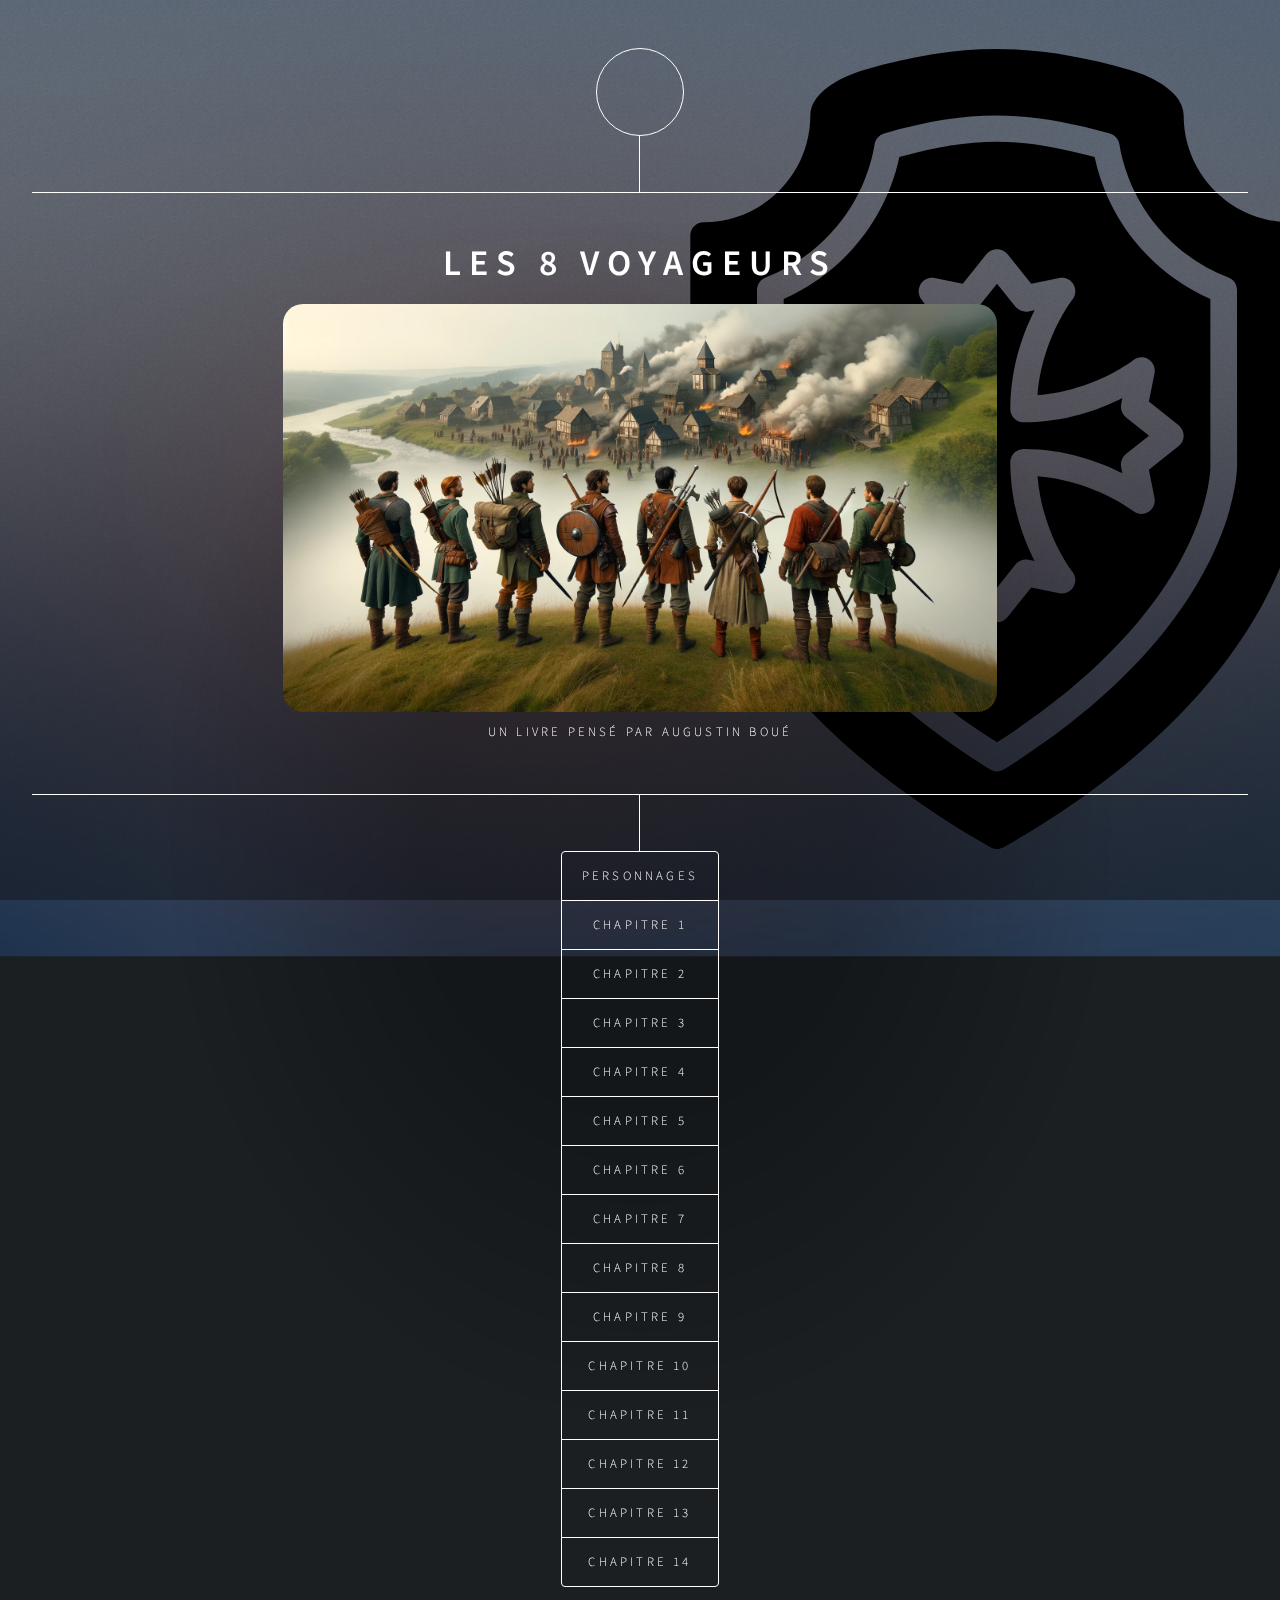
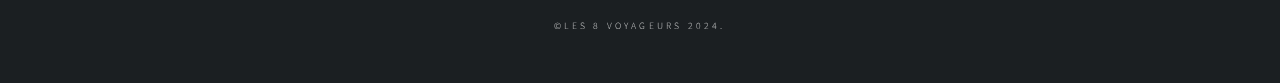
==== commit 463a8cdf: "Update index.html" ====
--- a/index.html
+++ b/index.html
@@ -5,94 +5,21 @@
     <meta charset="utf-8" />
     <meta name="viewport" content="width=device-width, initial-scale=1, user-scalable=no" />
     <link rel="stylesheet" href="assets/css/main.css" />
+    <link rel="stylesheet" href="assets/css/custom.css" />
     <noscript><link rel="stylesheet" href="assets/css/noscript.css" /></noscript>
-    <style>
-    #header .content .inner img {
-        width: 70%; /* Adjust the size as needed */
-        height: auto;
-        border-radius: 20px; /* Optional: to make the image circular */
-    }
-        #header .logo span {
-            font-size: 2em; /* Adjust the size as needed */
-            font-weight: bold;
-        }
-        .play-button-container {
-            display: flex;
-            justify-content: center;
-            align-items: center;
-            margin-top: 10px;
-            gap: 10px; 
-        }
-        .control-button {
-            background-color: transparent;
-            border: none;
-            cursor: pointer;
-        }
-        .control-button svg {
-            width: 2em;
-            height: auto;
-        }
-        .personnages img {
-            width: 20%; 
-            height: 20%; /* Maintain aspect ratio */
-            display: block;
-            margin: 0 auto; 
-        }
-        .audio-controls {
-            display: flex;
-            align-items: center;
-            gap: 10px;
-        }
-        .time {
-            font-size: 1em;
-        }
-        .slider {
-            -webkit-appearance: none;
-            width: 100%;
-            height: 5px;
-            background: #ddd;
-            outline: none;
-            opacity: 0.7;
-            transition: opacity .2s;
-        }
-        .slider:hover {
-            opacity: 1;
-        }
-        .slider::-webkit-slider-thumb {
-            -webkit-appearance: none;
-            appearance: none;
-            width: 15px;
-            height: 15px;
-            background: red;
-            cursor: pointer;
-            border-radius: 50%;
-        }
-        .slider::-moz-range-thumb {
-            width: 15px;
-            height: 15px;
-            background: red;
-            cursor: pointer;
-            border-radius: 50%;
-        }
-        .download-button {
-            background-color: #4CAF50; /* Green */
-            color: white;
-            padding: 10px 20px;
-            text-align: center;
-            text-decoration: none;
-            display: inline-block;
-            margin: 4px 2px;
-            cursor: pointer;
-            border-radius: 16px;
-            border: none;
-        }
-    </style>
 </head>
 <body class="is-preload">
     <div id="wrapper">
         <header id="header">
             <div class="logo">
-                <span>8</span>
+                <div id="logo-container"></div>
+                <script>
+                    fetch('images/shield.svg')
+                        .then(response => response.text())
+                        .then(svg => {
+                            document.getElementById('logo-container').innerHTML = svg;
+                        });
+                </script>
             </div>
             <div class="content">
                 <div class="inner">
@@ -105,7 +32,8 @@
                 <ul>
                     <li><a href="#perso">Personnages</a></li>
                     <script>
-                        for (let i = 1; i <= 14; i++) {
+                        const n = 14; // Variable for the number of chapters. If you add chapters, increase n accordingly
+                        for (let i = 1; i <= n; i++) {
                             document.write(`<li><a href="#ch${i}">Chapitre ${i}</a></li>`);
                         }
                     </script>
@@ -142,6 +70,8 @@
                     { title: "La Nuit Porte Conseil", image: "C12i.webp", audio: "C12.mp3" },
                     { title: "L'Ombre du Passé", image: "C13i.webp", audio: "C13.mp3" },
                     { title: "Bois Marin", image: "C14i.webp", audio: "C14.mp3" }
+                    // Add new chapters before this point with this template: 
+                    // { title: "Title Chapter X", image: "CXi.webp", audio: "CX.mp3" }
                 ];
 
                 chapters.forEach((chapter, index) => {
@@ -197,57 +127,6 @@
     <script src="assets/js/breakpoints.min.js"></script>
     <script src="assets/js/util.js"></script>
     <script src="assets/js/main.js"></script>
-    <script>
-        document.addEventListener('DOMContentLoaded', function () {
-            const audios = document.querySelectorAll('audio');
-
-            audios.forEach(audio => {
-                const audioId = audio.id.match(/\d+/)[0]; // Get the numeric part from the id
-                const seekBar = document.getElementById(`seek-bar${audioId}`);
-                const currentTimeDisplay = document.getElementById(`current-time${audioId}`);
-                const durationDisplay = document.getElementById(`duration${audioId}`);
-
-                audio.addEventListener('loadedmetadata', () => {
-                    durationDisplay.textContent = formatTime(audio.duration);
-                    seekBar.max = audio.duration;
-                });
-
-                audio.addEventListener('timeupdate', () => {
-                    currentTimeDisplay.textContent = formatTime(audio.currentTime);
-                    seekBar.value = audio.currentTime;
-                });
-
-                seekBar.addEventListener('input', () => {
-                    audio.currentTime = seekBar.value;
-                });
-            });
-        });
-
-        function togglePlayPause(audioId, button) {
-            const audio = document.getElementById(audioId);
-            const playIcon = button.querySelector('.play-icon');
-            const pauseIcon = button.querySelector('.pause-icon');
-            if (audio.paused) {
-                audio.play();
-                playIcon.style.display = 'none';
-                pauseIcon.style.display = 'block';
-            } else {
-                audio.pause();
-                playIcon.style.display = 'block';
-                pauseIcon.style.display = 'none';
-            }
-        }
-
-        function skipTime(audioId, time) {
-            const audio = document.getElementById(audioId);
-            audio.currentTime += time;
-        }
-
-        function formatTime(seconds) {
-            const minutes = Math.floor(seconds / 60);
-            seconds = Math.floor(seconds % 60);
-            return `${minutes}:${seconds < 10 ? '0' : ''}${seconds}`;
-        }
-    </script>
+    <script src="assets/js/audio-control.js"></script>
 </body>
 </html>
--- a/assets/css/custom.css
+++ b/assets/css/custom.css
@@ -0,0 +1,88 @@
+#header .content .inner img {
+    width: 62%; /* Adjust the size as needed */
+    height: auto;
+    border-radius: 20px; /* Optional: to make the image circular */
+}
+#header .logo span {
+    font-size: 2em; /* Adjust the size as needed */
+    font-weight: bold;
+}
+.play-button-container {
+    display: flex;
+    justify-content: center;
+    align-items: center;
+    margin-top: 10px;
+    gap: 10px; 
+}
+.control-button {
+    background-color: transparent;
+    border: none;
+    cursor: pointer;
+    background-color: #4CAF50; /* Green */
+    color: white;
+    padding: 10px 20px;
+    text-align: center;
+    text-decoration: none;
+    display: inline-block;
+    margin: 4px 2px;
+    cursor: pointer;
+    border-radius: 16px;
+}
+.control-button svg {
+    width: 2em;
+    height: auto;
+}
+.personnages img {
+    width: 20%; 
+    height: 20%; /* Maintain aspect ratio */
+    display: block;
+    margin: 0 auto; 
+}
+.audio-controls {
+    display: flex;
+    align-items: center;
+    gap: 10px;
+}
+.time {
+    font-size: 1em;
+}
+.slider {
+    -webkit-appearance: none;
+    width: 100%;
+    height: 5px;
+    background: #ddd;
+    outline: none;
+    opacity: 0.7;
+    transition: opacity .2s;
+}
+.slider:hover {
+    opacity: 1;
+}
+.slider::-webkit-slider-thumb {
+    -webkit-appearance: none;
+    appearance: none;
+    width: 15px;
+    height: 15px;
+    background: red;
+    cursor: pointer;
+    border-radius: 50%;
+}
+.slider::-moz-range-thumb {
+    width: 15px;
+    height: 15px;
+    background: red;
+    cursor: pointer;
+    border-radius: 50%;
+}
+.download-button {
+    background-color: #4CAF50; /* Green */
+    color: white;
+    padding: 10px 20px;
+    text-align: center;
+    text-decoration: none;
+    display: inline-block;
+    margin: 4px 2px;
+    cursor: pointer;
+    border-radius: 16px;
+    border: none;
+}
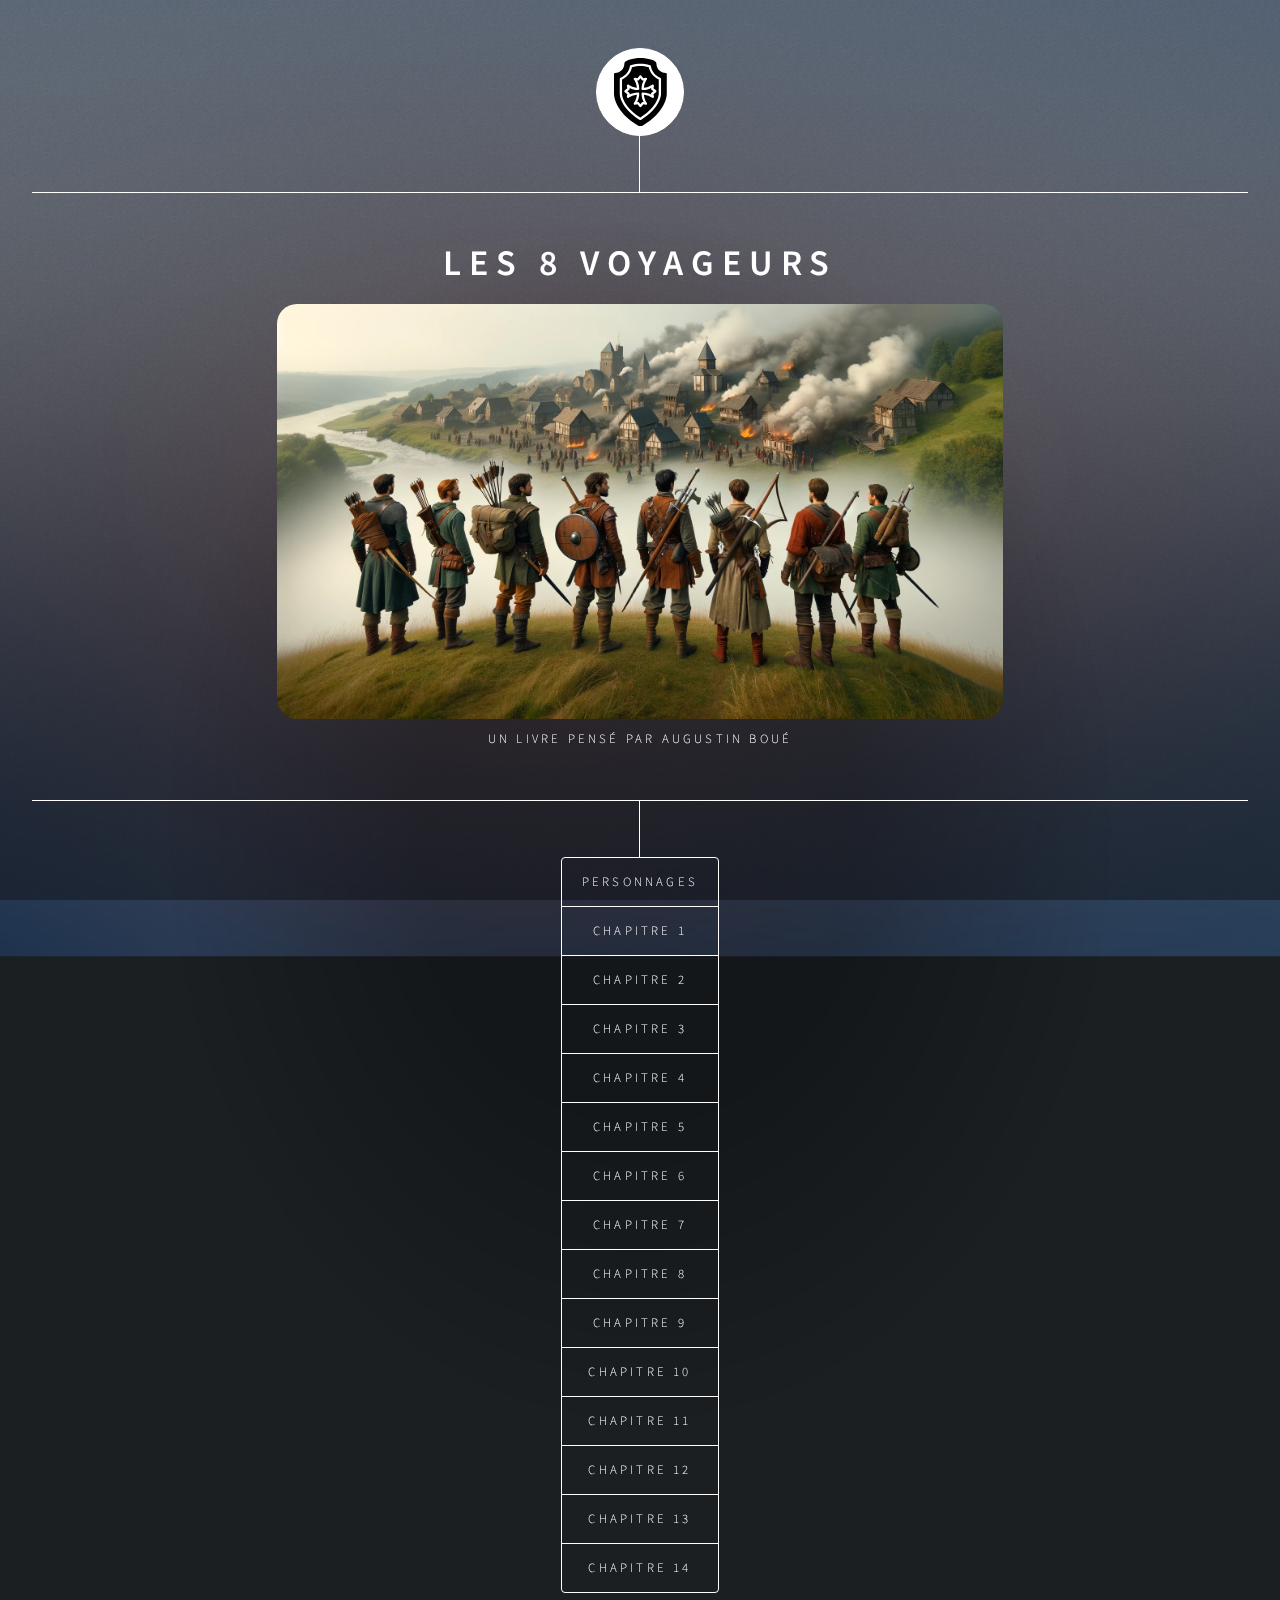
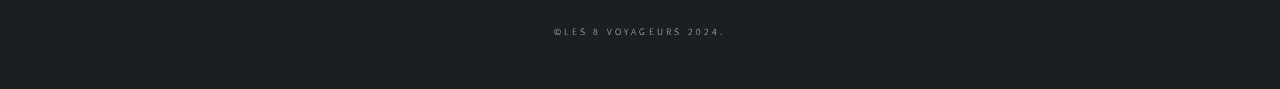
==== commit 50bc1a83: "Update index.html" ====
--- a/index.html
+++ b/index.html
@@ -110,9 +110,29 @@
                                 </button>
                                 <a href="Voix/${chapter.audio}" download class="download-button">Download</a>
                             </div>
+                            <div class="comments-section">
+                                <h3>Comments</h3>
+                                <ul id="comments-list${chapterNumber}"></ul>
+                                <form onsubmit="addComment(${chapterNumber}); return false;">
+                                    <input type="text" id="name${chapterNumber}" placeholder="Your name" required />
+                                    <input type="text" id="message${chapterNumber}" placeholder="Your comment" required />
+                                    <button type="submit">Submit</button>
+                                </form>
+                            </div>
                         </article>
                     `);
                 });
+
+                function addComment(chapterNumber) {
+                    const name = document.getElementById(`name${chapterNumber}`).value;
+                    const message = document.getElementById(`message${chapterNumber}`).value;
+                    const commentsList = document.getElementById(`comments-list${chapterNumber}`);
+                    const newComment = document.createElement('li');
+                    newComment.textContent = `${name}: ${message}`;
+                    commentsList.appendChild(newComment);
+                    document.getElementById(`name${chapterNumber}`).value = '';
+                    document.getElementById(`message${chapterNumber}`).value = '';
+                }
             </script>
         </div>
         <footer id="footer">
--- a/assets/css/custom.css
+++ b/assets/css/custom.css
@@ -1,11 +1,30 @@
 #header .content .inner img {
-    width: 62%; /* Adjust the size as needed */
+    width: 63%; /* Adjust the size as needed */
     height: auto;
     border-radius: 20px; /* Optional: to make the image circular */
 }
-#header .logo span {
-    font-size: 2em; /* Adjust the size as needed */
-    font-weight: bold;
+.logo {
+    width: 50px;
+    height: 50px;
+    border-radius: 50%;
+    overflow: hidden;
+    display: flex;
+    align-items: center;
+    justify-content: center;
+    background: #fff; /* Optional: to have a background color */
+}
+
+.logo #logo-container {
+    display: flex;
+    align-items: center;
+    justify-content: center;
+    width: 100%;
+    height: 100%;
+}
+
+.logo svg {
+    width: 80%;
+    height: 80%;
 }
 .play-button-container {
     display: flex;
